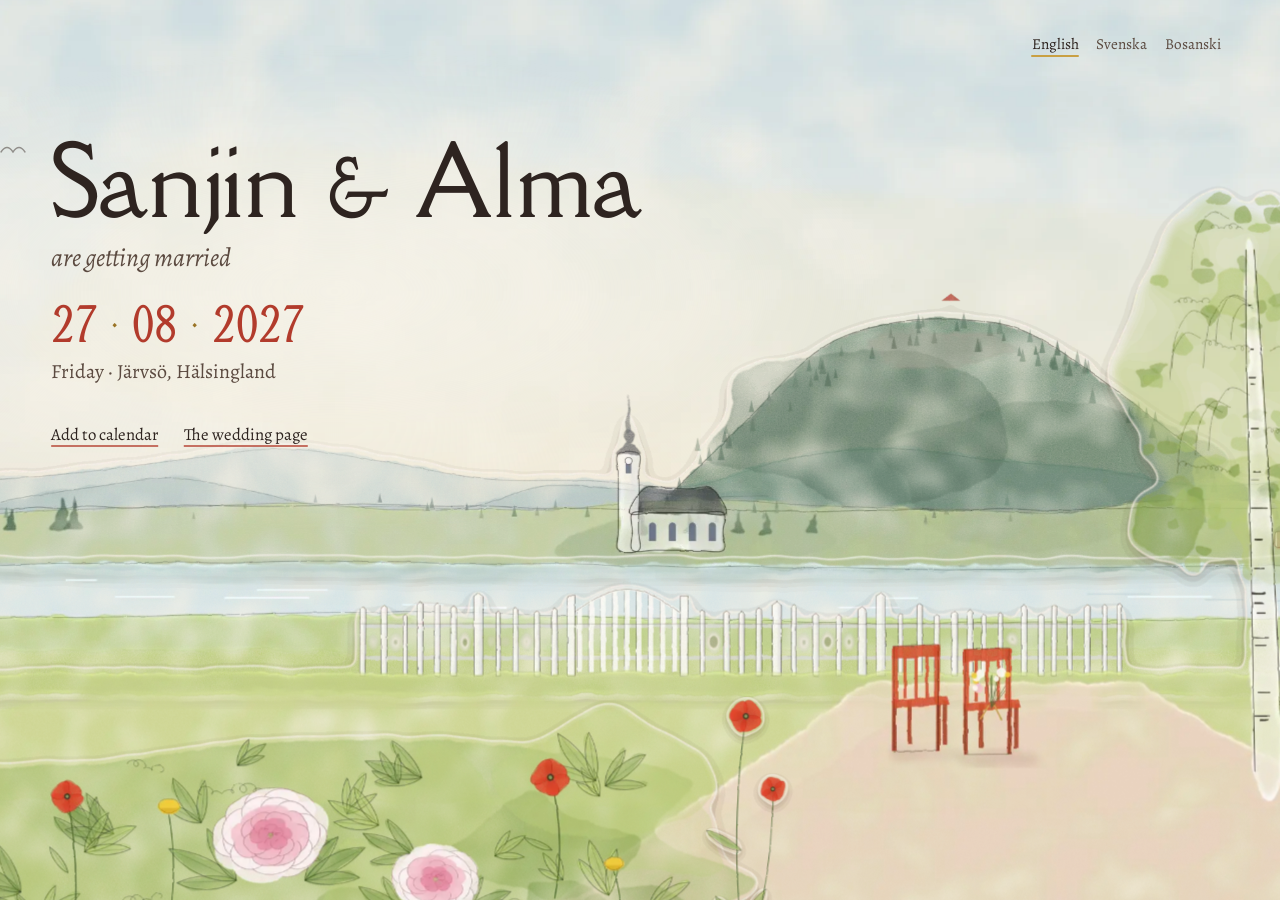
==== larsson/index.html @ 2fd80a19 "Make Klimt the main version; move Larsson to /larsson/ The Klimt Save the Date and wedding page now " ====
<!doctype html>
<html lang="en">
<head>
  <meta charset="utf-8">
  <meta name="viewport" content="width=device-width, initial-scale=1, viewport-fit=cover">
  <title>Save the date · Sanjin &amp; Alma</title>
  <meta name="description" content="Sanjin &amp; Alma are getting married — Friday 27 August 2027, Järvsö, Hälsingland.">
  <meta name="theme-color" content="#dfe7e6">
  <meta property="og:title" content="Save the date · Sanjin &amp; Alma">
  <meta property="og:description" content="Friday 27 August 2027 · Järvsö, Hälsingland">
  <meta property="og:image" content="../assets/img/og.jpg">
  <meta property="og:type" content="website">
  <link rel="icon" href="../favicon.svg" type="image/svg+xml">
  <link rel="preload" href="../assets/fonts/della-respira-latin-400-normal.woff2" as="font" type="font/woff2" crossorigin>
  <link rel="stylesheet" href="../assets/css/site.css">
  <script>document.documentElement.classList.add("js")</script>
</head>
<body data-page="std">
  <a class="skip" href="#main" data-i18n="skip">Skip to content</a>

  <main id="main" class="stage" data-stage>
    <div class="scene" role="img" aria-label="A watercolour of a garden in Järvsö in late summer." data-i18n-attr="aria-label: scene.alt"></div>
    <div class="birds" aria-hidden="true">
      <svg class="bird" style="top:16%;--dur:80s;--delay:-12s" viewBox="0 0 26 12"><path d="M1 8C5 2 9 2 13 8C17 2 21 2 25 8" fill="none" stroke="currentColor" stroke-width="1.4" stroke-linecap="round"/></svg>
                </div>
    <header class="stage-top">
      <div class="lang" role="group" aria-label="Language" data-i18n-attr="aria-label: lang.label">
        <button type="button" data-lang="en" aria-pressed="true" lang="en">English</button>
        <button type="button" data-lang="sv" aria-pressed="false" lang="sv">Svenska</button>
        <button type="button" data-lang="bs" aria-pressed="false" lang="bs">Bosanski</button>
      </div>
    </header>

    <div class="stage-copy">
      <h1 class="names settle">Sanjin <span class="amp">&amp;</span> Alma</h1>
      <p class="lede settle" data-i18n="std.lede">are getting married</p>
      <p class="date-letter settle" data-i18n-attr="aria-label: date.long" aria-label="Friday 27 August 2027">
        <span>27</span><span class="dot" aria-hidden="true">·</span><span>08</span><span class="dot" aria-hidden="true">·</span><span>2027</span>
      </p>
      <p class="date-words settle" data-i18n="std.weekday">Friday · Järvsö, Hälsingland</p>
      <p class="quiet-links settle">
        <a href="../assets/sanjin-alma-2027-08-27.ics" download data-i18n="cta.calendar">Add to calendar</a>
        <a href="wedding.html" data-keep-lang data-i18n="cta.wedding">The wedding page</a>
      </p>
    </div>
  </main>

  <script src="../assets/js/i18n.js"></script>
  <script src="../assets/js/scene-data.js"></script>
  <script src="../assets/js/site.js"></script>
  <script src="../assets/js/scene.js"></script>
</body>
</html>
---- assets/css/site.css ----
/* Sanjin & Alma — a room at Lilla Hyttnäs.
   Rose lime-wash walls, Larsson-green painted trim, a rag rug on the floor,
   and Carl Larsson's watercolours hung where the windows would be. */

@font-face { font-family: "Della Respira"; font-style: normal; font-weight: 400; font-display: swap;
  src: url(../fonts/della-respira-latin-400-normal.woff2) format("woff2"); }

@font-face { font-family: "Alegreya"; font-style: normal; font-weight: 400; font-display: swap;
  src: url(../fonts/alegreya-latin-400-normal.woff2) format("woff2");
  unicode-range: U+0000-00FF,U+0131,U+0152-0153,U+02BB-02BC,U+02C6,U+02DA,U+02DC,U+0304,U+0308,U+0329,U+2000-206F,U+20AC,U+2122,U+2191,U+2193,U+2212,U+2215,U+FEFF,U+FFFD; }
@font-face { font-family: "Alegreya"; font-style: normal; font-weight: 400; font-display: swap;
  src: url(../fonts/alegreya-latin-ext-400-normal.woff2) format("woff2");
  unicode-range: U+0100-02BA,U+02BD-02C5,U+02C7-02CC,U+02CE-02D7,U+02DD-02FF,U+0304,U+0308,U+0329,U+1D00-1DBF,U+1E00-1E9F,U+1EF2-1EFF,U+2020,U+20A0-20AB,U+20AD-20C0,U+2113,U+2C60-2C7F,U+A720-A7FF; }
@font-face { font-family: "Alegreya"; font-style: italic; font-weight: 400; font-display: swap;
  src: url(../fonts/alegreya-latin-400-italic.woff2) format("woff2");
  unicode-range: U+0000-00FF,U+0131,U+0152-0153,U+02BB-02BC,U+02C6,U+02DA,U+02DC,U+0304,U+0308,U+0329,U+2000-206F,U+20AC,U+2122,U+2191,U+2193,U+2212,U+2215,U+FEFF,U+FFFD; }
@font-face { font-family: "Alegreya"; font-style: italic; font-weight: 400; font-display: swap;
  src: url(../fonts/alegreya-latin-ext-400-italic.woff2) format("woff2");
  unicode-range: U+0100-02BA,U+02BD-02C5,U+02C7-02CC,U+02CE-02D7,U+02DD-02FF,U+0304,U+0308,U+0329,U+1D00-1DBF,U+1E00-1E9F,U+1EF2-1EFF,U+2020,U+20A0-20AB,U+20AD-20C0,U+2113,U+2C60-2C7F,U+A720-A7FF; }
@font-face { font-family: "Alegreya"; font-style: normal; font-weight: 500; font-display: swap;
  src: url(../fonts/alegreya-latin-500-normal.woff2) format("woff2");
  unicode-range: U+0000-00FF,U+0131,U+0152-0153,U+02BB-02BC,U+02C6,U+02DA,U+02DC,U+0304,U+0308,U+0329,U+2000-206F,U+20AC,U+2122,U+2191,U+2193,U+2212,U+2215,U+FEFF,U+FFFD; }
@font-face { font-family: "Alegreya"; font-style: normal; font-weight: 500; font-display: swap;
  src: url(../fonts/alegreya-latin-ext-500-normal.woff2) format("woff2");
  unicode-range: U+0100-02BA,U+02BD-02C5,U+02C7-02CC,U+02CE-02D7,U+02DD-02FF,U+0304,U+0308,U+0329,U+1D00-1DBF,U+1E00-1E9F,U+1EF2-1EFF,U+2020,U+20A0-20AB,U+20AD-20C0,U+2113,U+2C60-2C7F,U+A720-A7FF; }
@font-face { font-family: "Alegreya"; font-style: italic; font-weight: 500; font-display: swap;
  src: url(../fonts/alegreya-latin-500-italic.woff2) format("woff2");
  unicode-range: U+0000-00FF,U+0131,U+0152-0153,U+02BB-02BC,U+02C6,U+02DA,U+02DC,U+0304,U+0308,U+0329,U+2000-206F,U+20AC,U+2122,U+2191,U+2193,U+2212,U+2215,U+FEFF,U+FFFD; }
@font-face { font-family: "Alegreya"; font-style: italic; font-weight: 500; font-display: swap;
  src: url(../fonts/alegreya-latin-ext-500-italic.woff2) format("woff2");
  unicode-range: U+0100-02BA,U+02BD-02C5,U+02C7-02CC,U+02CE-02D7,U+02DD-02FF,U+0304,U+0308,U+0329,U+1D00-1DBF,U+1E00-1E9F,U+1EF2-1EFF,U+2020,U+20A0-20AB,U+20AD-20C0,U+2113,U+2C60-2C7F,U+A720-A7FF; }
@font-face { font-family: "Alegreya"; font-style: normal; font-weight: 700; font-display: swap;
  src: url(../fonts/alegreya-latin-700-normal.woff2) format("woff2");
  unicode-range: U+0000-00FF,U+0131,U+0152-0153,U+02BB-02BC,U+02C6,U+02DA,U+02DC,U+0304,U+0308,U+0329,U+2000-206F,U+20AC,U+2122,U+2191,U+2193,U+2212,U+2215,U+FEFF,U+FFFD; }
@font-face { font-family: "Alegreya"; font-style: normal; font-weight: 700; font-display: swap;
  src: url(../fonts/alegreya-latin-ext-700-normal.woff2) format("woff2");
  unicode-range: U+0100-02BA,U+02BD-02C5,U+02C7-02CC,U+02CE-02D7,U+02DD-02FF,U+0304,U+0308,U+0329,U+1D00-1DBF,U+1E00-1E9F,U+1EF2-1EFF,U+2020,U+20A0-20AB,U+20AD-20C0,U+2113,U+2C60-2C7F,U+A720-A7FF; }


:root {
  --paper: #f2efe5;
  --paper-deep: #efe6d3;
  --ink: #2e2420;
  --ink-soft: #5b4a40;
  --falu: #b23b2c;
  --chair: #b5402a;
  --chair-deep: #9c351d;
  --leaf: #6f8f45;
  --leaf-deep: #4f6b37;
  --meadow: #c2cf86;
  --water: #d3e3e6;
  --path: #f0d9cc;
  --peony: #e58ea4;
  --gold: #c9a043;
  --gold-deep: #9a7426;
  --gold-light: #ecd28a;

  --font-letter: "Della Respira", "Alegreya", Georgia, serif;
  --font-text: "Alegreya", Georgia, "Times New Roman", serif;
  --gutter: clamp(1rem, 4vw, 3.5rem);
  --measure: 34rem;
  --ease-out: cubic-bezier(.16, 1, .3, 1);
  color-scheme: light;
}

*, *::before, *::after { box-sizing: border-box; }
html { -webkit-text-size-adjust: 100%; text-size-adjust: 100%; }
body {
  margin: 0; min-height: 100vh;
  background: var(--paper) url(../img/paper.svg); background-size: 300px;
  color: var(--ink); font-family: var(--font-text);
  font-size: clamp(1.0625rem, .98rem + .35vw, 1.25rem); line-height: 1.55;
  font-kerning: normal; font-variant-numeric: oldstyle-nums proportional-nums;
  -webkit-font-smoothing: antialiased;
}
img { display: block; max-width: 100%; height: auto; }
::selection { background: var(--peony); color: var(--ink); }
html { scrollbar-color: var(--leaf) var(--paper-deep); }
:focus-visible { outline: 2px solid var(--ink); outline-offset: 3px; border-radius: 2px; }
a { color: inherit; text-decoration-thickness: 1px; text-underline-offset: .22em; text-decoration-color: color-mix(in srgb, currentColor 50%, transparent); }
a:hover { text-decoration-color: currentColor; }
.visually-hidden { position: absolute !important; width: 1px; height: 1px; margin: -1px; overflow: hidden; clip: rect(0 0 0 0); white-space: nowrap; border: 0; padding: 0; }
.skip { position: absolute; left: var(--gutter); top: -4rem; z-index: 20; background: var(--paper); padding: .5rem .9rem; border: 1.5px solid var(--ink); }
.skip:focus { top: .75rem; }

/* ——— Gold leaf (Klimt): beaten, not printed ——— */
.gilt {
  color: var(--gold-deep);
  -webkit-text-stroke: .018em #6e4f16;
  paint-order: stroke fill;
  background: url(../paint/gold-leaf.webp) 0 0 / 240px auto;
  -webkit-background-clip: text; background-clip: text; -webkit-text-fill-color: transparent;
}
@media (prefers-reduced-motion: no-preference) {
  .gilt { animation: gleam 18s ease-in-out infinite alternate; }
}
@keyframes gleam { to { background-position: 120px 30px; } }

/* ——— The painted stage ——— */
.stage { position: relative; height: 100vh; height: 100svh; min-height: 34rem; overflow: hidden; isolation: isolate; background: #e9ece4; }
.scene { position: absolute; inset: 0; z-index: 0; perspective: 1800px; perspective-origin: 50% 30%; }
.scene-box {
  --ratio: 1.6;
  position: absolute; left: 50%; bottom: -2%;
  width: calc(max(100vw, 100svh * var(--ratio)) * 1.06);
  aspect-ratio: var(--ratio);
  transform: translateX(-50%);
  transform-style: preserve-3d;
  background-size: cover; background-position: center bottom;
}
.scene-box[data-layout="tall"] { --ratio: .5; display: none; }
@media (max-aspect-ratio: 4/5) {
  .scene-box[data-layout="wide"] { display: none; }
  .scene-box[data-layout="tall"] { display: block; }
}
.scene-box > * { position: absolute; will-change: transform; user-select: none; -webkit-user-drag: none; pointer-events: none; }
.layer { inset: 0; width: 100%; height: 100%; transform-origin: 50% 100%; }
.sprites { inset: 0; transform-origin: 50% 100%; }
.sprites img { position: absolute; transform-origin: 50% 100%; height: auto; }
.sun { transform-origin: 50% 50%; }
.sun img { width: 100%; height: auto; }
@media (prefers-reduced-motion: no-preference) {
  .sun img { animation: turn 240s linear infinite; }
  .sprites img { animation: sway var(--sway, 6s) ease-in-out var(--delay, 0s) infinite alternate; }
}
@keyframes turn { to { transform: rotate(360deg); } }
@keyframes sway { from { transform: rotate(calc(var(--amp, 1.6deg) * -1)); } to { transform: rotate(var(--amp, 1.6deg)); } }

/* pop-up: each paper layer folds up from the page, back to front */
.js .scene-box.is-folded .pop { transform: rotateX(82deg) translateY(4%); opacity: 0; }
.scene-box .pop { transition: transform 1.6s var(--ease-out), opacity .7s ease; transition-delay: var(--pop-delay, 0s); }
.scene-box.is-standing .pop { transition: none; }

/* birds over the valley */
.birds { position: absolute; inset: 0; z-index: 1; pointer-events: none; overflow: hidden; }
.bird { position: absolute; width: 26px; color: var(--ink); opacity: .55; }
@media (prefers-reduced-motion: no-preference) {
  .bird { animation: glide var(--dur, 70s) linear var(--delay, 0s) infinite; }
  .bird path { animation: flap 1.6s ease-in-out infinite alternate; transform-origin: 50% 60%; }
}
@media (prefers-reduced-motion: reduce) { .bird { display: none; } }
@keyframes glide { from { transform: translate(-10vw, 0); } 50% { transform: translate(50vw, -3vh); } to { transform: translate(115vw, 1vh); } }
@keyframes flap { from { transform: scaleY(1); } to { transform: scaleY(.55); } }

/* the words in the sky */
.stage-top { position: relative; z-index: 3; display: flex; justify-content: space-between; align-items: center; gap: 1rem; padding: clamp(.9rem, 2vw, 1.4rem) var(--gutter); }
.stage-copy {
  position: relative; z-index: 2;
  padding: clamp(.5rem, 5vh, 4rem) var(--gutter) 0;
  max-width: 44rem;
}
.names { margin: 0; font-family: var(--font-letter); font-weight: 400; font-size: clamp(3.2rem, 1.6rem + 5.4vw, 6rem); line-height: .98; letter-spacing: -.01em; color: var(--ink); text-wrap: balance; }
.names .amp { font-size: .78em; padding: 0 .08em; }
.lede { margin: .7rem 0 0; font-style: italic; font-size: clamp(1.25rem, 1.05rem + .7vw, 1.65rem); color: var(--ink-soft); }
.date-letter { margin: clamp(1rem, 2.6vh, 1.8rem) 0 0; display: flex; align-items: baseline; flex-wrap: wrap; gap: .3em; font-family: var(--font-letter); font-size: clamp(1.9rem, 1.3rem + 2vw, 3rem); line-height: 1; font-variant-numeric: lining-nums; color: var(--falu); }
.date-letter .dot { color: var(--gold-deep); font-size: .7em; transform: translateY(-.12em); }
.date-words { margin: .5rem 0 0; color: var(--ink-soft); }
.save-line { margin: clamp(1rem, 2.6vh, 1.6rem) 0 1rem; max-width: 28ch; }
.actions { display: flex; flex-wrap: wrap; align-items: center; gap: .8rem 1.4rem; }
.next { margin-top: 1rem; }

.monogram {
  display: inline-grid; place-items: center; width: 3.1rem; height: 3.1rem; border-radius: 50%;
  border: 1.5px solid var(--gold-deep); box-shadow: inset 0 0 0 4px rgb(247 242 230 / .7), inset 0 0 0 5px var(--gold);
  background: rgb(247 242 230 / .55);
  font-family: var(--font-letter); font-size: 1.05rem; color: var(--falu); text-decoration: none; line-height: 1; padding-top: .12em;
}
.lang { display: flex; gap: .1rem; font-size: .95rem; }
.lang button { font: inherit; color: var(--ink-soft); background: none; border: 0; cursor: pointer; padding: .35rem .5rem; min-height: 44px; position: relative; border-radius: 3px; }
.lang button:hover, .lang button[aria-pressed="true"] { color: var(--ink); }
.lang button[aria-pressed="true"]::after { content: ""; position: absolute; left: .45rem; right: .45rem; bottom: .6rem; height: 2px; background: var(--gold); border-radius: 2px; }

.btn {
  display: inline-flex; align-items: center; gap: .6rem; min-height: 3.1rem; padding: .7rem 1.35rem .75rem;
  background: var(--chair); color: #fbf6ec; font: 500 1.05rem/1.1 var(--font-text); letter-spacing: .01em;
  text-decoration: none; border: 0; cursor: pointer;
  border-radius: 3px 5px 4px 6px / 6px 3px 5px 4px;
  box-shadow: 0 1px 0 var(--chair-deep), 0 10px 20px -12px rgb(90 30 10 / .65);
  transition: transform .5s var(--ease-out), box-shadow .5s var(--ease-out), background-color .3s;
}
.btn:hover { background: var(--chair-deep); transform: translateY(-1px); }
.btn:active { transform: translateY(1px); }
.btn svg { width: 1.15rem; height: 1.15rem; flex: none; }
.btn[disabled] { opacity: .65; cursor: progress; transform: none; }
.link-quiet { font-style: italic; }
.arrow-link { display: inline-flex; align-items: center; gap: .45rem; }
.arrow-link svg { width: 1.1rem; height: 1.1rem; transition: transform .45s var(--ease-out); }
.arrow-link:hover svg { transform: translateX(3px); }

/* tall screens: the words sit high in the sky, centred */
@media (max-aspect-ratio: 4/5) {
  .stage-copy { text-align: center; margin: 0 auto; padding-top: clamp(.5rem, 3vh, 2rem); }
  .date-letter, .actions { justify-content: center; }
  .save-line { margin-left: auto; margin-right: auto; }
  .names { font-size: clamp(3rem, 13vw, 4.6rem); }
}
/* short landscape screens: keep the words from running into the hills */
@media (min-aspect-ratio: 4/5) and (max-height: 760px) {
  .names { font-size: clamp(2.6rem, 9vh, 4.4rem); }
  .stage-copy { padding-top: 0; }
  .date-letter { font-size: clamp(1.6rem, 5vh, 2.4rem); }
}

.cue { position: absolute; z-index: 3; left: 50%; bottom: 1.1rem; transform: translateX(-50%); width: 2.75rem; height: 2.75rem; display: grid; place-items: center; border-radius: 50%; background: rgb(247 242 230 / .75); color: var(--ink); }
.cue svg { width: 1.2rem; height: 1.2rem; }
@media (prefers-reduced-motion: no-preference) { .cue svg { animation: nudge 2.4s ease-in-out infinite; } }
@keyframes nudge { 50% { transform: translateY(3px); } }

/* ——— Wedding page sections ——— */
.site-nav { display: flex; flex-wrap: wrap; align-items: center; gap: 0 clamp(.4rem, 1.5vw, 1.4rem); }
.site-nav a { text-decoration: none; padding: .55rem .2rem; min-height: 44px; display: inline-flex; align-items: center; position: relative; }
.site-nav a::after { content: ""; position: absolute; left: .2rem; right: .2rem; bottom: .6rem; height: 1px; background: var(--gold-deep); transform: scaleX(0); transform-origin: left; transition: transform .5s var(--ease-out); }
.site-nav a:hover::after, .site-nav a:focus-visible::after { transform: scaleX(1); }
.top-end { display: flex; align-items: center; gap: clamp(.5rem, 2vw, 2rem); flex-wrap: wrap; justify-content: flex-end; }

.room { padding: clamp(4.5rem, 11vh, 8rem) var(--gutter); }
.room h2 { margin: 0 0 1.1rem; font-weight: 500; font-size: clamp(2.1rem, 1.5rem + 2.2vw, 3.4rem); line-height: 1.05; letter-spacing: -.012em; text-wrap: balance; }
.room p { max-width: var(--measure); }
.note { font-style: italic; color: var(--ink); font-size: 1.08em; }
.split { display: grid; grid-template-columns: minmax(0, 1fr) minmax(0, 1fr); gap: clamp(2rem, 6vw, 6rem); align-items: center; max-width: 74rem; margin: 0 auto; }
.split.flip > :first-child { order: 2; }
.vignette { margin: 0; justify-self: center; width: 100%; }
.vignette img { width: 100%; height: auto; }
.letter p { font-size: clamp(1.15rem, 1.05rem + .35vw, 1.35rem); line-height: 1.6; }
.signature { font-family: var(--font-letter); font-size: clamp(1.9rem, 1.4rem + 1.2vw, 2.5rem); color: var(--falu); margin-top: 1.4rem; }

.schedule { list-style: none; margin: 2rem 0 0; padding: 0; max-width: 32rem; }
.schedule li { display: grid; grid-template-columns: 5.5rem 1fr; gap: 1.25rem; align-items: baseline; padding: .95rem 0; border-top: 1px solid color-mix(in srgb, var(--ink) 18%, transparent); }
.schedule li:last-child { border-bottom: 1px solid color-mix(in srgb, var(--ink) 18%, transparent); }
.schedule time { font-family: var(--font-letter); font-size: 1.6rem; color: var(--falu); font-variant-numeric: lining-nums tabular-nums; line-height: 1; }
.schedule strong { display: block; font-weight: 500; font-size: 1.15rem; }
.schedule span { color: var(--ink-soft); font-style: italic; }

.travel { max-width: 74rem; margin: 0 auto; }
.travel-intro { display: grid; grid-template-columns: minmax(0, 1fr) minmax(0, 1fr); gap: 1rem 4rem; align-items: end; }
.line-north { margin: clamp(2.5rem, 6vh, 4rem) 0; }
.line-north ol { list-style: none; margin: 0; padding: 0; display: grid; grid-template-columns: repeat(6, 1fr); position: relative; }
.line-north ol::before { content: ""; position: absolute; left: calc(100% / 12); right: calc(100% / 12); top: 1.05rem; height: 7px;
  background: linear-gradient(var(--ink), var(--ink)) top / 100% 1px no-repeat, linear-gradient(var(--ink), var(--ink)) bottom / 100% 1px no-repeat; opacity: .6; }
.line-north li { text-align: center; position: relative; padding-top: 2.6rem; font-size: .98rem; line-height: 1.25; }
.line-north li::before { content: ""; position: absolute; left: 50%; top: .55rem; width: 1.15rem; height: 1.15rem; margin-left: -.575rem; border-radius: 50%; background: var(--paper); border: 2px solid var(--ink); }
.line-north li.is-end::before { background: var(--falu); border-color: #8b2d22; width: 1.6rem; height: 1.6rem; margin-left: -.8rem; top: .32rem; box-shadow: 0 0 0 4px var(--paper), 0 0 0 5.5px var(--gold); }
.line-north li.is-end { font-family: var(--font-letter); font-size: 1.35rem; color: var(--falu); }
.line-north .dur { display: block; font-style: italic; color: var(--ink-soft); font-size: .88rem; margin-top: .15rem; font-family: var(--font-text); }
.ways { display: grid; grid-template-columns: repeat(3, minmax(0, 1fr)); gap: 2rem clamp(2rem, 4vw, 4rem); }
.way h3 { margin: 0 0 .5rem; font-weight: 500; font-size: 1.3rem; display: flex; align-items: center; gap: .6rem; }
.way h3 svg { width: 1.6rem; height: 1.6rem; color: var(--leaf-deep); flex: none; }
.way p { margin: 0; }

/* RSVP: a card on the pink of the garden path */
.rsvp { background: var(--path); padding: clamp(4.5rem, 10vh, 7rem) var(--gutter); position: relative; }
.rsvp-inner { max-width: 72rem; margin: 0 auto; display: grid; grid-template-columns: minmax(0, 4fr) minmax(0, 7fr); gap: clamp(2rem, 6vw, 6rem); align-items: start; }
.rsvp h2 { margin: 0 0 1rem; font-weight: 500; font-size: clamp(2.4rem, 1.6rem + 3vw, 4rem); line-height: 1; }
.rsvp-intro p { max-width: 26rem; }
.rsvp-intro .vignette { max-width: 22rem; margin: 1.5rem 0 0; justify-self: start; }

.card {
  position: relative; background: #fbf8f1 url(../img/paper.svg); padding: clamp(1.75rem, 4vw, 3rem);
  box-shadow: 0 1px 2px rgb(60 30 20 / .12), 0 24px 40px -26px rgb(60 30 20 / .5);
}
.card::before { /* a thin gold rule, inset like a card's border */
  content: ""; position: absolute; inset: 10px; border: 1px solid var(--gold); pointer-events: none; opacity: .8;
}
.field { display: grid; gap: .4rem; margin-bottom: 1.35rem; }
.field-row { display: grid; grid-template-columns: 1fr 1fr; gap: 0 1.5rem; }
label, legend { font-weight: 500; font-size: 1.02rem; }
.hint { font-size: .92rem; color: var(--ink-soft); font-style: italic; font-weight: 400; }
input[type="text"], input[type="email"], select, textarea {
  font: inherit; color: var(--ink); width: 100%; background: rgb(255 255 255 / .55);
  border: 0; border-bottom: 1.5px solid var(--ink-soft); border-radius: 3px 3px 0 0;
  padding: .7rem .75rem .6rem; min-height: 3rem; caret-color: var(--falu);
  transition: border-color .3s, background-color .3s, box-shadow .3s;
}
textarea { min-height: 6rem; resize: vertical; line-height: 1.45; }
select { appearance: none; background-image: linear-gradient(45deg, transparent 50%, var(--ink-soft) 50%), linear-gradient(135deg, var(--ink-soft) 50%, transparent 50%); background-position: calc(100% - 1.15rem) 55%, calc(100% - .8rem) 55%; background-size: .35rem .35rem; background-repeat: no-repeat; padding-right: 2.2rem; }
input:hover, select:hover, textarea:hover { border-bottom-color: var(--ink); }
input:focus-visible, select:focus-visible, textarea:focus-visible { outline: none; border-bottom-color: var(--leaf-deep); box-shadow: 0 2px 0 var(--leaf-deep); background: #fff; }
[aria-invalid="true"] { border-bottom-color: var(--falu) !important; }
.error { color: #8b2d22; font-size: .95rem; font-style: italic; margin: 0; }
.error:empty { display: none; }
fieldset { border: 0; padding: 0; margin: 0 0 1.35rem; min-width: 0; }
legend { padding: 0; margin-bottom: .55rem; }
.choices { display: flex; flex-wrap: wrap; gap: .7rem; }
.choice { position: relative; }
.choice input { position: absolute; opacity: 0; inset: 0; margin: 0; cursor: pointer; }
.choice span { display: inline-flex; align-items: center; gap: .55rem; min-height: 3rem; padding: .55rem 1.1rem; border: 1.5px solid var(--ink-soft); border-radius: 3px 6px 4px 5px; font-weight: 500; cursor: pointer; transition: background-color .3s, color .3s, border-color .3s; }
.choice span::before { content: ""; width: .85rem; height: .85rem; border-radius: 50%; border: 1.5px solid currentColor; flex: none; transition: background-color .3s, box-shadow .3s; }
.choice input:hover + span { border-color: var(--ink); }
.choice input:checked + span { background: var(--leaf-deep); border-color: var(--leaf-deep); color: #fbf6ec; }
.choice input:checked + span::before { background: #fbf6ec; box-shadow: inset 0 0 0 2.5px var(--leaf-deep); }
.choice input:focus-visible + span { outline: 2px solid var(--ink); outline-offset: 3px; }
.if-attending[hidden] { display: none; }
.hp { position: absolute; left: -10000px; width: 1px; height: 1px; overflow: hidden; }
.form-foot { display: flex; flex-wrap: wrap; align-items: center; gap: 1rem; margin-top: .5rem; }
.form-status { margin: 1rem 0 0; }
.form-status.is-error { color: #8b2d22; font-style: italic; }
.thanks { text-align: center; padding: clamp(1.5rem, 4vw, 3rem) 0; }
.thanks .thanks-letter { font-family: var(--font-letter); font-size: clamp(3.4rem, 2rem + 5vw, 6rem); line-height: 1; margin: 0 auto; }
.again { background: none; border: 0; font: inherit; color: inherit; cursor: pointer; text-decoration: underline; text-decoration-thickness: 1px; text-underline-offset: .22em; min-height: 44px; padding: 0 .25rem; }
.thanks p { margin: 1rem auto 0; max-width: 28rem; }
.thanks:focus { outline: none; }

.close { position: relative; text-align: center; padding: clamp(3.5rem, 8vh, 6rem) var(--gutter) 0; }
.close .monogram { width: 4.2rem; height: 4.2rem; font-size: 1.35rem; }
.close .date-letter { justify-content: center; font-size: clamp(1.6rem, 1.2rem + 1.4vw, 2.3rem); }
.close p { margin: .5rem auto 0; color: var(--ink-soft); }
.close .meadow { margin-top: 2.5rem; margin-inline: calc(-1 * var(--gutter)); width: calc(100% + 2 * var(--gutter)); max-width: none; height: clamp(7rem, 17vw, 16rem); object-fit: cover; object-position: center bottom; }
.credits { font-size: .88rem; font-style: italic; }

@media (max-width: 960px) {
  .split, .rsvp-inner, .travel-intro { grid-template-columns: 1fr; }
  .split.flip > :first-child { order: 0; }
  .vignette { max-width: 28rem; }
  .ways { grid-template-columns: 1fr; gap: 1.75rem; }
}
@media (max-width: 760px) {
  .site-nav { display: none; }
  .field-row { grid-template-columns: 1fr; }
  .schedule li { grid-template-columns: 4.4rem 1fr; gap: 1rem; }
  .line-north ol { grid-template-columns: 1fr; }
  .line-north ol::before { left: 1.05rem; right: auto; top: 1.2rem; bottom: 1.6rem; width: 7px; height: auto;
    background: linear-gradient(var(--ink), var(--ink)) left / 1px 100% no-repeat, linear-gradient(var(--ink), var(--ink)) right / 1px 100% no-repeat; }
  .line-north li { text-align: left; padding: .35rem 0 .9rem 3.2rem; }
  .line-north li::before { left: 1.4rem; top: .55rem; }
  .line-north li.is-end::before { top: .35rem; }
  .line-north .dur { display: inline; margin-left: .5rem; }
}

/* ——— words settle after the pop-up ——— */
.js .settle { opacity: .55; transform: translateY(6px); filter: blur(2.5px); }
.settle.is-in { opacity: 1; transform: none; filter: none; transition: opacity .9s var(--ease-out), transform 1.1s var(--ease-out), filter .9s var(--ease-out); transition-delay: var(--d, 0s); }
.js .reveal { opacity: 0; transform: translateY(18px); }
.reveal.is-in { opacity: 1; transform: none; transition: opacity 1.2s var(--ease-out), transform 1.4s var(--ease-out); }
@media (prefers-reduced-motion: reduce) {
  .js .settle, .js .reveal { opacity: 1; transform: none; filter: none; }
  .js .scene-box.is-folded .pop { transform: none; opacity: 1; }
  .btn, .arrow-link svg, .site-nav a::after { transition: none; }
}
@media print { .birds, .lang, .site-nav, .cue { display: none; } .js .settle, .js .reveal { opacity: 1 !important; filter: none !important; transform: none !important; } }

/* unpainted paper behind the words, the way Larsson leaves the sky open */
.stage-copy::before {
  content: ""; position: absolute; z-index: -1; inset: -10% -25% -20% -30%;
  background: radial-gradient(closest-side, rgb(248 244 234 / .78), rgb(248 244 234 / .45) 55%, transparent);
  filter: blur(6px); pointer-events: none;
}
@media (min-aspect-ratio: 4/5) and (min-width: 900px) {
  .names { white-space: nowrap; }
}

/* quiet links in place of buttons */
.quiet-links { display: flex; flex-wrap: wrap; align-items: baseline; gap: .4rem 1.6rem; margin: clamp(1.1rem, 3vh, 1.8rem) 0 0; font-size: 1.05rem; }
.quiet-links a { min-height: 44px; display: inline-flex; align-items: center; gap: .35rem; text-decoration-color: color-mix(in srgb, var(--falu) 70%, transparent); text-decoration-thickness: 1.5px; text-underline-offset: .3em; }
.quiet-links a:hover { color: var(--falu); }
@media (max-aspect-ratio: 4/5) { .quiet-links { justify-content: center; } }
.send { font: 500 1.08rem/1.2 var(--font-text); color: var(--ink); background: none; border: 0; padding: .6rem 0; min-height: 44px; cursor: pointer;
  text-decoration: underline; text-decoration-color: var(--falu); text-decoration-thickness: 1.5px; text-underline-offset: .32em; transition: color .3s; }
.send:hover { color: var(--falu); }
.send[disabled] { opacity: .6; cursor: progress; }
.narrow { max-width: 38rem; margin: 0 auto; }
.room .narrow p { max-width: none; }
.stage-top { justify-content: flex-end; }
body[data-page="wed"] .stage-top { justify-content: flex-end; }
.close .date-letter { margin-top: 0; }
.way h3 { display: block; }
.choice span { border: 0; padding: .35rem 0; font-weight: 400; font-style: italic; }
.choice input:checked + span { background: none; color: var(--ink); }
.choice input:checked + span::before { background: var(--leaf-deep); border-color: var(--leaf-deep); box-shadow: inset 0 0 0 2.5px #fbf8f1; }
.choices { gap: .4rem 1.8rem; }
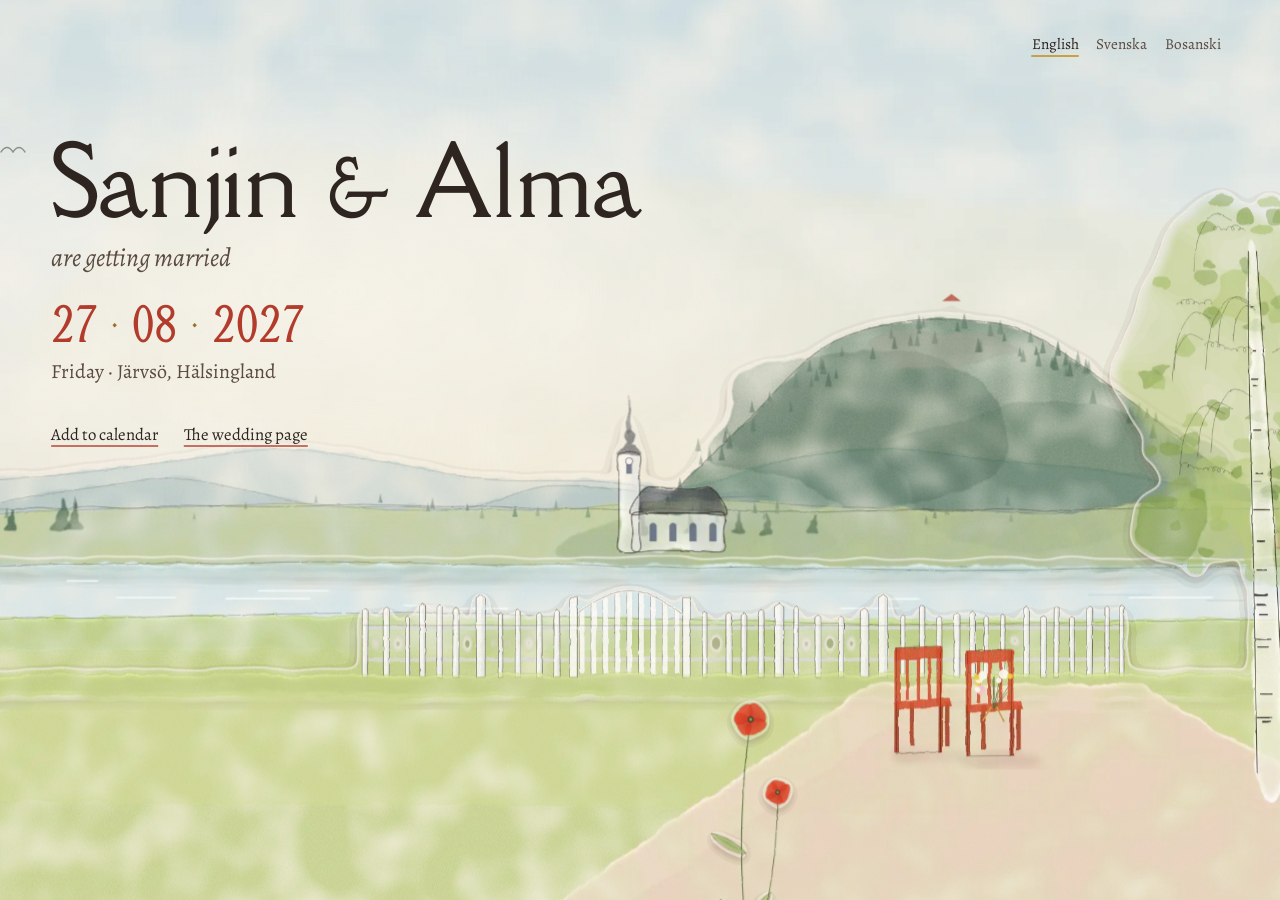
==== commit 1c478dba: "Show the forest walk to everyone; stop stale caches; add /version Devices set to reduce motion now g" ====
--- a/larsson/index.html
+++ b/larsson/index.html
@@ -12,7 +12,7 @@
   <meta property="og:type" content="website">
   <link rel="icon" href="../favicon.svg" type="image/svg+xml">
   <link rel="preload" href="../assets/fonts/della-respira-latin-400-normal.woff2" as="font" type="font/woff2" crossorigin>
-  <link rel="stylesheet" href="../assets/css/site.css">
+  <link rel="stylesheet" href="../assets/css/site.css?v=202610311259">
   <script>document.documentElement.classList.add("js")</script>
 </head>
 <body data-page="std">
@@ -45,9 +45,9 @@
     </div>
   </main>
 
-  <script src="../assets/js/i18n.js"></script>
-  <script src="../assets/js/scene-data.js"></script>
-  <script src="../assets/js/site.js"></script>
-  <script src="../assets/js/scene.js"></script>
+  <script src="../assets/js/i18n.js?v=202610311259"></script>
+  <script src="../assets/js/scene-data.js?v=202610311259"></script>
+  <script src="../assets/js/site.js?v=202610311259"></script>
+  <script src="../assets/js/scene.js?v=202610311259"></script>
 </body>
 </html>
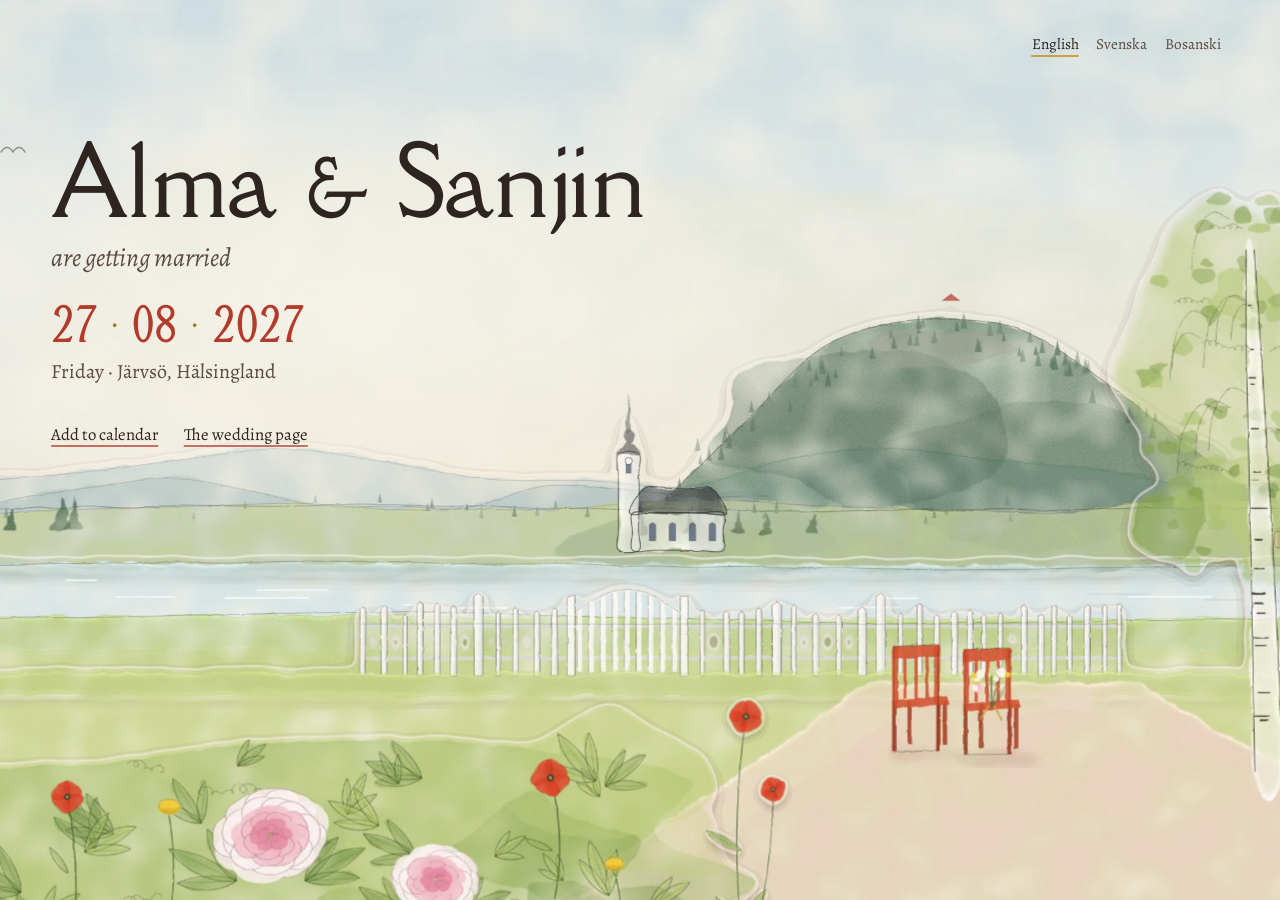
==== commit f84fdbfe: "Alma & Sanjin everywhere; sharp deep-wood layer Every name now reads "Alma & Sanjin": titles, link p" ====
--- a/larsson/index.html
+++ b/larsson/index.html
@@ -3,16 +3,16 @@
 <head>
   <meta charset="utf-8">
   <meta name="viewport" content="width=device-width, initial-scale=1, viewport-fit=cover">
-  <title>Save the date · Sanjin &amp; Alma</title>
-  <meta name="description" content="Sanjin &amp; Alma are getting married — Friday 27 August 2027, Järvsö, Hälsingland.">
+  <title>Save the date · Alma &amp; Sanjin</title>
+  <meta name="description" content="Alma &amp; Sanjin are getting married — Friday 27 August 2027, Järvsö, Hälsingland.">
   <meta name="theme-color" content="#dfe7e6">
-  <meta property="og:title" content="Save the date · Sanjin &amp; Alma">
+  <meta property="og:title" content="Save the date · Alma &amp; Sanjin">
   <meta property="og:description" content="Friday 27 August 2027 · Järvsö, Hälsingland">
   <meta property="og:image" content="../assets/img/og.jpg">
   <meta property="og:type" content="website">
   <link rel="icon" href="../favicon.svg" type="image/svg+xml">
   <link rel="preload" href="../assets/fonts/della-respira-latin-400-normal.woff2" as="font" type="font/woff2" crossorigin>
-  <link rel="stylesheet" href="../assets/css/site.css?v=202610311259">
+  <link rel="stylesheet" href="../assets/css/site.css?v=202610311421">
   <script>document.documentElement.classList.add("js")</script>
 </head>
 <body data-page="std">
@@ -32,7 +32,7 @@
     </header>
 
     <div class="stage-copy">
-      <h1 class="names settle">Sanjin <span class="amp">&amp;</span> Alma</h1>
+      <h1 class="names settle">Alma <span class="amp">&amp;</span> Sanjin</h1>
       <p class="lede settle" data-i18n="std.lede">are getting married</p>
       <p class="date-letter settle" data-i18n-attr="aria-label: date.long" aria-label="Friday 27 August 2027">
         <span>27</span><span class="dot" aria-hidden="true">·</span><span>08</span><span class="dot" aria-hidden="true">·</span><span>2027</span>
@@ -45,9 +45,9 @@
     </div>
   </main>
 
-  <script src="../assets/js/i18n.js?v=202610311259"></script>
-  <script src="../assets/js/scene-data.js?v=202610311259"></script>
-  <script src="../assets/js/site.js?v=202610311259"></script>
-  <script src="../assets/js/scene.js?v=202610311259"></script>
+  <script src="../assets/js/i18n.js?v=202610311421"></script>
+  <script src="../assets/js/scene-data.js?v=202610311421"></script>
+  <script src="../assets/js/site.js?v=202610311421"></script>
+  <script src="../assets/js/scene.js?v=202610311421"></script>
 </body>
 </html>
